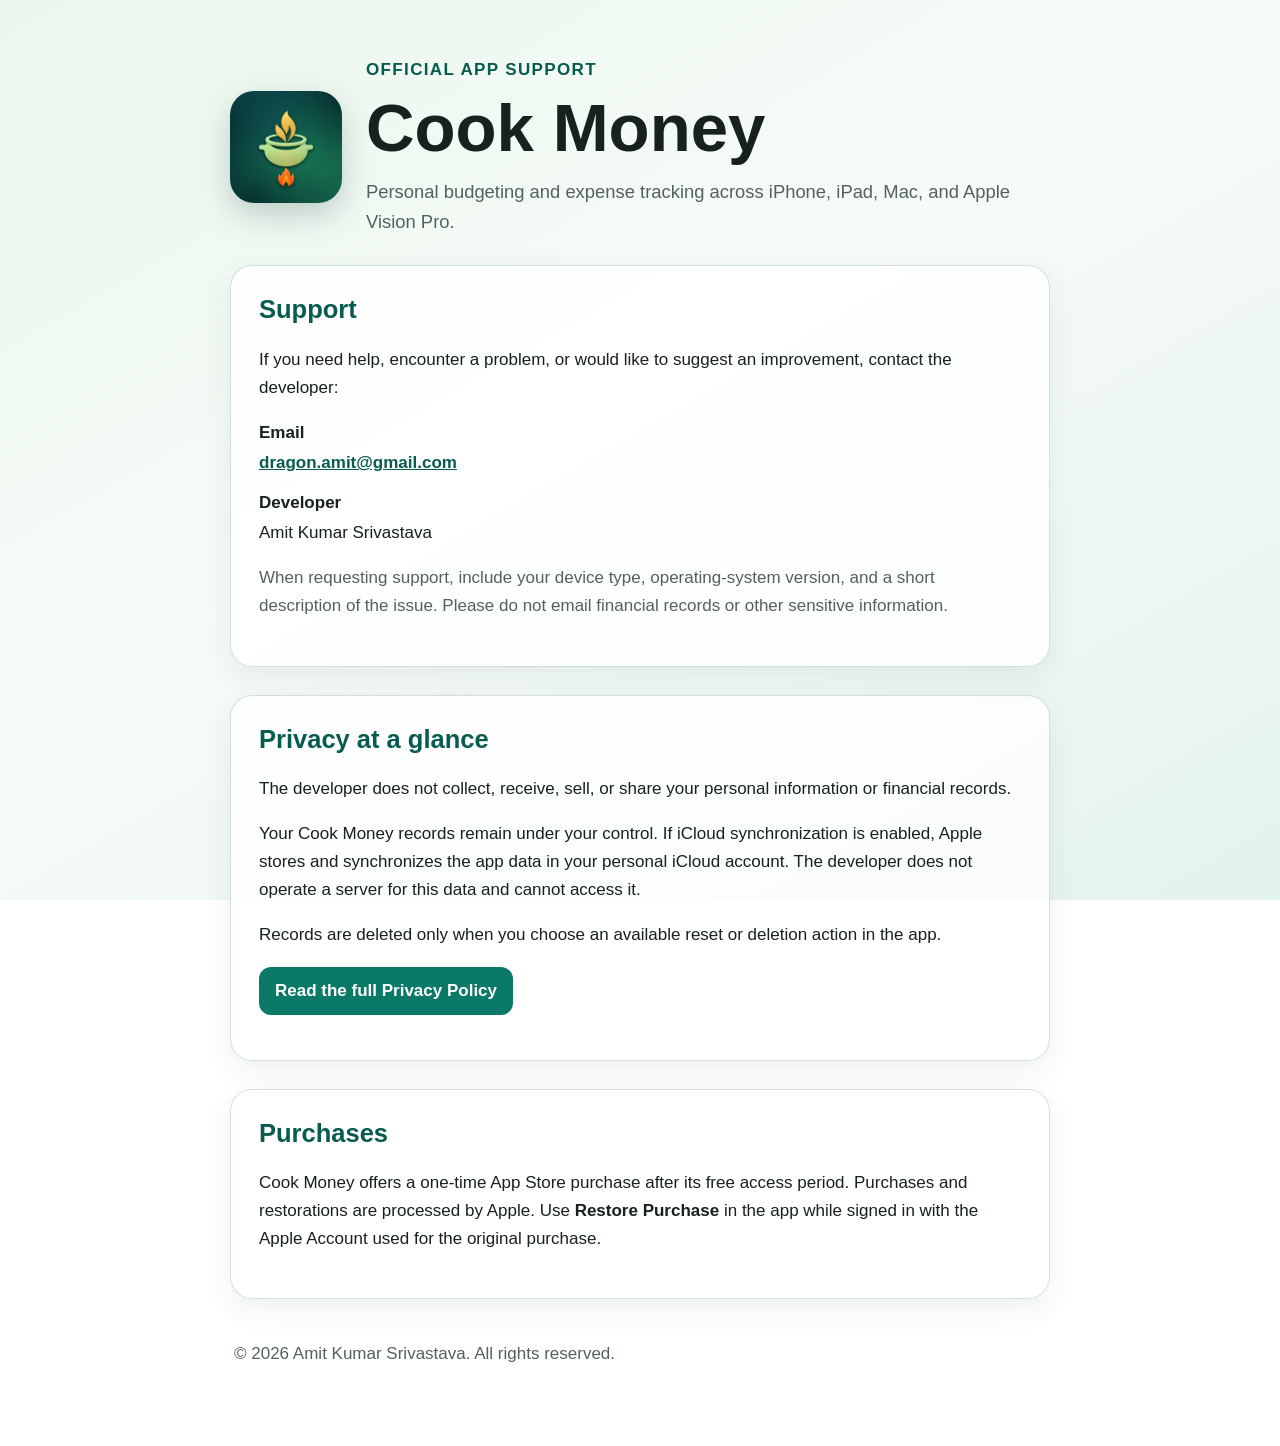
==== cookmoney/index.html @ 1a8e4562 "updated for all apps" ====
<!doctype html>
<html lang="en">
<head>
    <meta charset="utf-8">
    <meta name="viewport" content="width=device-width, initial-scale=1">
    <meta name="description" content="Official support page for Cook Money on iPhone, iPad, Mac, and Apple Vision Pro.">
    <meta name="theme-color" content="#075b4f">
    <title>Cook Money Support</title>
    <link rel="stylesheet" href="styles.css">
</head>
<body>
    <main>
        <header class="hero">
            <img src="cook-money-icon.png" alt="Cook Money app icon" width="112" height="112">
            <div>
                <p class="eyebrow">Official app support</p>
                <h1>Cook Money</h1>
                <p class="lead">Personal budgeting and expense tracking across iPhone, iPad, Mac, and Apple Vision Pro.</p>
            </div>
        </header>

        <section aria-labelledby="support-heading">
            <h2 id="support-heading">Support</h2>
            <p>If you need help, encounter a problem, or would like to suggest an improvement, contact the developer:</p>
            <dl>
                <div>
                    <dt>Email</dt>
                    <dd><a href="mailto:dragon.amit@gmail.com?subject=Cook%20Money%20Support">dragon.amit@gmail.com</a></dd>
                </div>
                <div>
                    <dt>Developer</dt>
                    <dd>Amit Kumar Srivastava</dd>
                </div>
            </dl>
            <p class="note">When requesting support, include your device type, operating-system version, and a short description of the issue. Please do not email financial records or other sensitive information.</p>
        </section>

        <section aria-labelledby="privacy-heading">
            <h2 id="privacy-heading">Privacy at a glance</h2>
            <p>The developer does not collect, receive, sell, or share your personal information or financial records.</p>
            <p>Your Cook Money records remain under your control. If iCloud synchronization is enabled, Apple stores and synchronizes the app data in your personal iCloud account. The developer does not operate a server for this data and cannot access it.</p>
            <p>Records are deleted only when you choose an available reset or deletion action in the app.</p>
            <p><a class="button" href="privacy.html">Read the full Privacy Policy</a></p>
        </section>

        <section aria-labelledby="purchase-heading">
            <h2 id="purchase-heading">Purchases</h2>
            <p>Cook Money offers a one-time App Store purchase after its free access period. Purchases and restorations are processed by Apple. Use <strong>Restore Purchase</strong> in the app while signed in with the Apple Account used for the original purchase.</p>
        </section>

        <footer>
            <p>&copy; 2026 Amit Kumar Srivastava. All rights reserved.</p>
        </footer>
    </main>
</body>
</html>
---- cookmoney/styles.css ----
:root {
    color-scheme: light dark;
    --accent: #0b7967;
    --accent-dark: #075b4f;
    --surface: rgba(255, 255, 255, 0.82);
    --text: #17211f;
    --muted: #53615e;
    --border: rgba(7, 91, 79, 0.18);
}

* { box-sizing: border-box; }

body {
    margin: 0;
    font: 17px/1.65 -apple-system, BlinkMacSystemFont, "Segoe UI", sans-serif;
    color: var(--text);
    background: linear-gradient(150deg, #e9f7ed 0%, #f7fbf8 45%, #e3f3ef 100%) fixed;
}

main {
    width: min(820px, calc(100% - 32px));
    margin: 0 auto;
    padding: 56px 0 36px;
}

.hero {
    display: flex;
    align-items: center;
    gap: 24px;
}

.hero img {
    border-radius: 24px;
    box-shadow: 0 12px 32px rgba(5, 54, 47, 0.22);
}

h1, h2 { line-height: 1.2; }
h1 { margin: 4px 0 8px; font-size: clamp(2.3rem, 8vw, 4.2rem); }
h2 { margin-top: 0; color: var(--accent-dark); }

.eyebrow {
    margin: 0;
    color: var(--accent-dark);
    font-weight: 700;
    letter-spacing: .08em;
    text-transform: uppercase;
}

.lead { margin: 0; color: var(--muted); font-size: 1.15rem; }

section {
    margin-top: 28px;
    padding: 28px;
    background: var(--surface);
    border: 1px solid var(--border);
    border-radius: 22px;
    box-shadow: 0 10px 30px rgba(5, 54, 47, 0.07);
}

dl div { margin: 12px 0; }
dt { font-weight: 700; }
dd { margin: 2px 0 0; }

a { color: var(--accent-dark); font-weight: 600; }

.button {
    display: inline-block;
    padding: 10px 16px;
    color: white;
    background: var(--accent);
    border-radius: 12px;
    text-decoration: none;
}

.note { color: var(--muted); }
footer { padding: 24px 4px; color: var(--muted); }

@media (max-width: 560px) {
    main { padding-top: 32px; }
    .hero { align-items: flex-start; }
    .hero img { width: 76px; height: 76px; border-radius: 17px; }
    section { padding: 22px; }
}

@media (prefers-color-scheme: dark) {
    :root {
        --surface: rgba(17, 31, 28, 0.88);
        --text: #edf7f4;
        --muted: #b8c8c4;
        --border: rgba(125, 220, 199, 0.22);
        --accent-dark: #79dbc5;
    }
    body { background: linear-gradient(150deg, #071512 0%, #10221e 55%, #09201b 100%) fixed; }
}
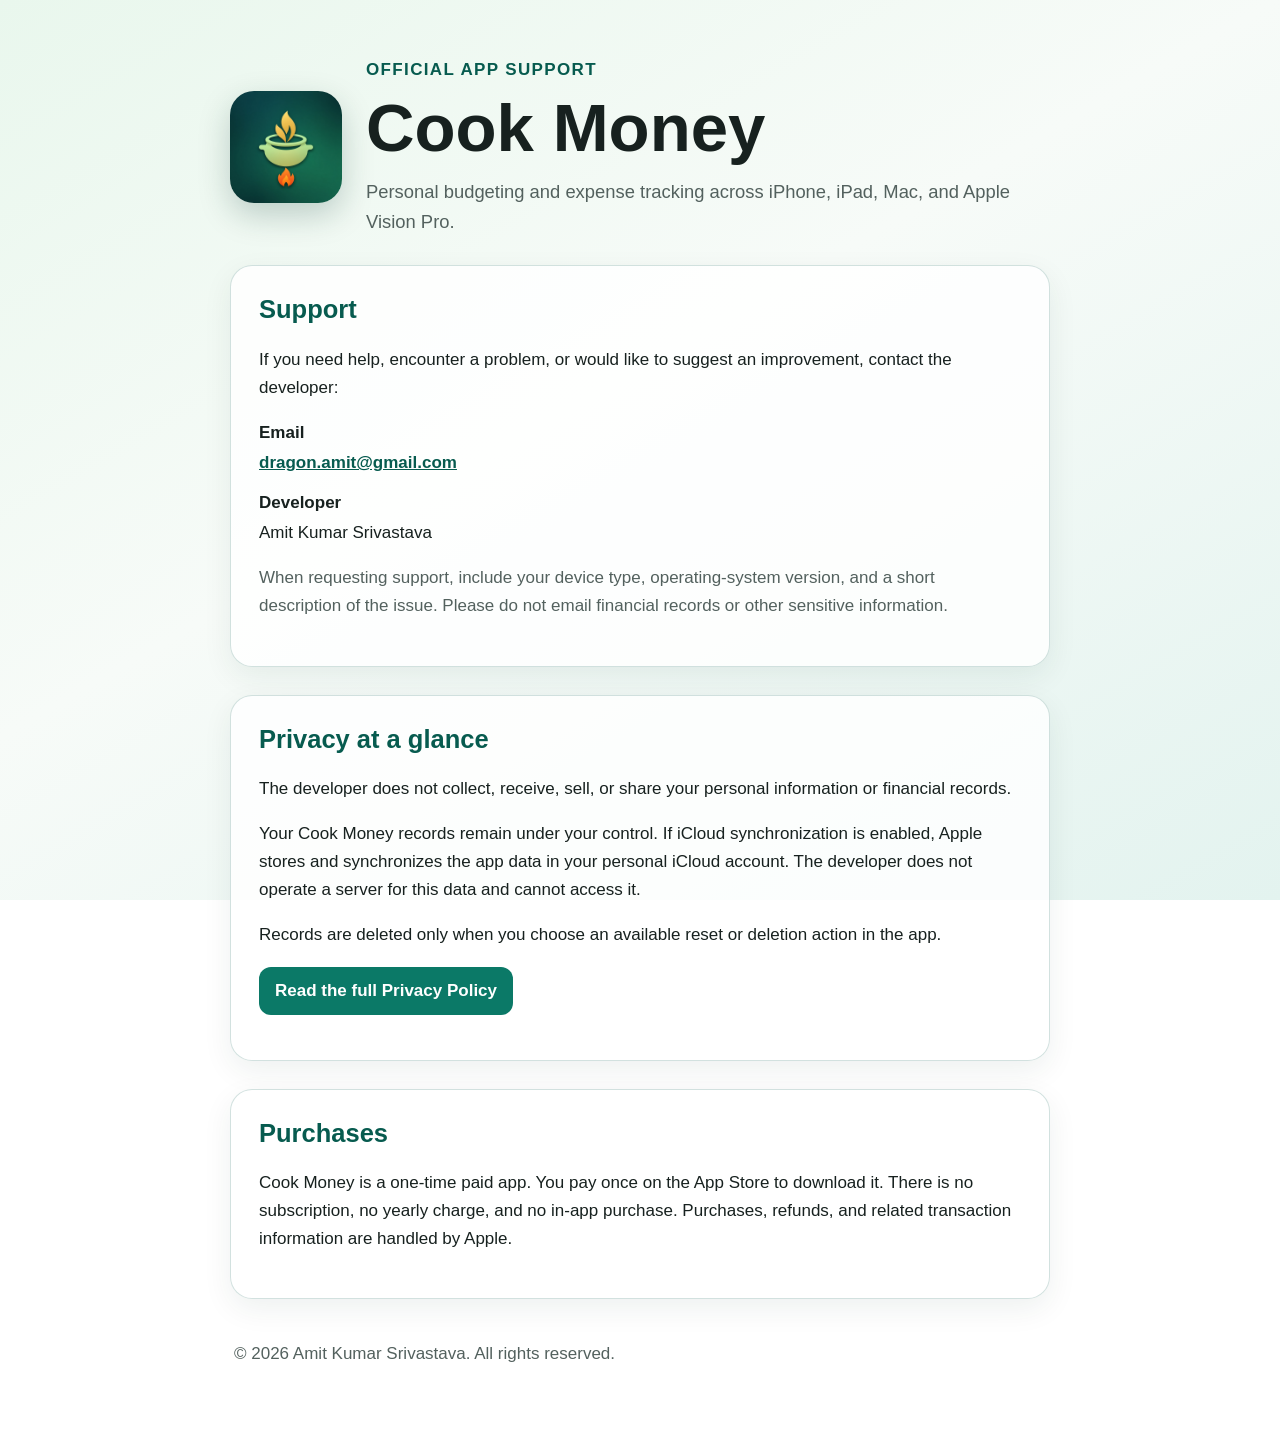
==== commit 43e6813f: "updating info" ====
--- a/cookmoney/index.html
+++ b/cookmoney/index.html
@@ -45,7 +45,7 @@
 
         <section aria-labelledby="purchase-heading">
             <h2 id="purchase-heading">Purchases</h2>
-            <p>Cook Money offers a one-time App Store purchase after its free access period. Purchases and restorations are processed by Apple. Use <strong>Restore Purchase</strong> in the app while signed in with the Apple Account used for the original purchase.</p>
+            <p>Cook Money is a one-time paid app. You pay once on the App Store to download it. There is no subscription, no yearly charge, and no in-app purchase. Purchases, refunds, and related transaction information are handled by Apple.</p>
         </section>
 
         <footer>
